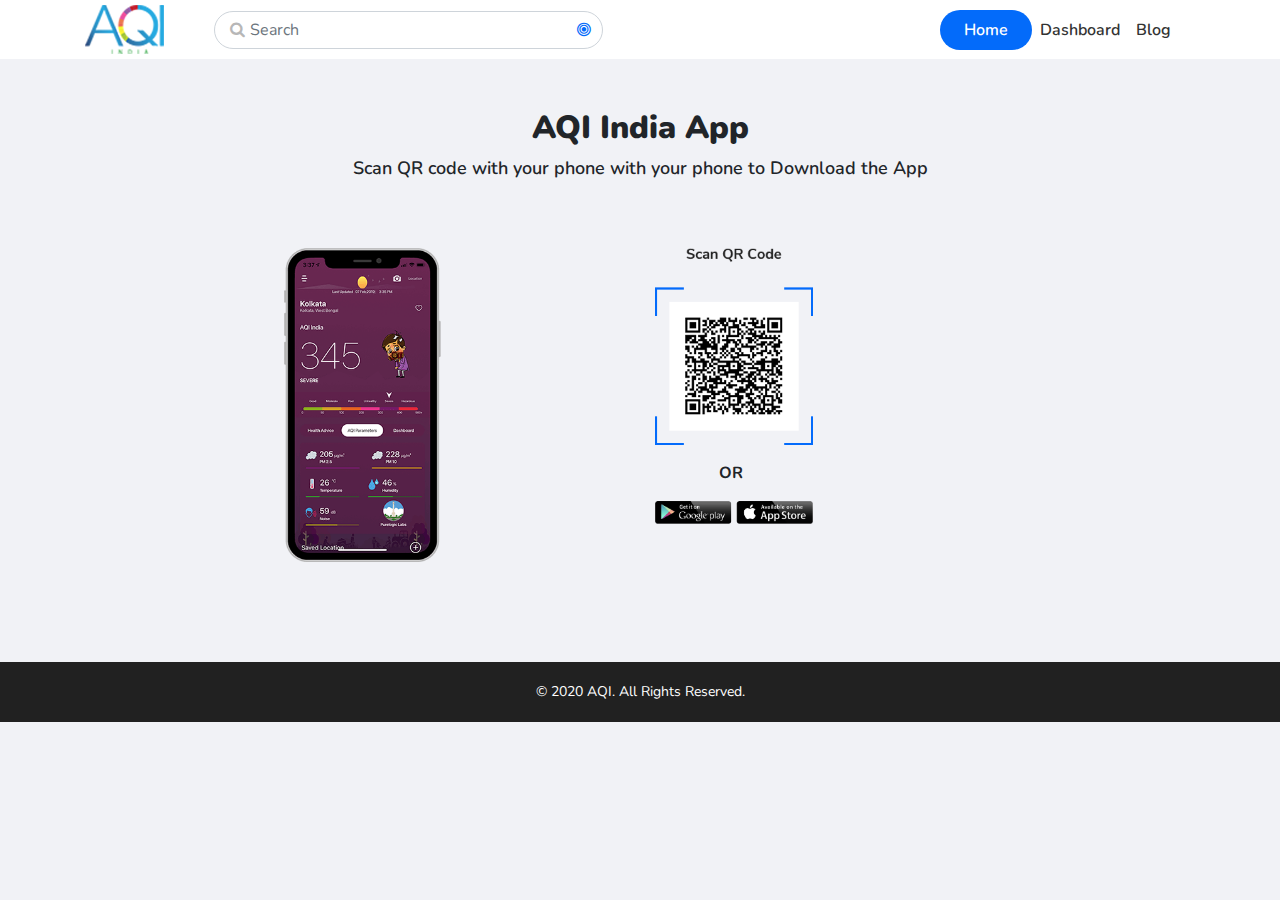
==== aqi-india-app/index.html @ f8f8f1f8 "Started working with aqi value app" ====
<!DOCTYPE html>
<html lang="en">

<head>
  <meta charset="UTF-8">
  <meta name="viewport" content="width=device-width, initial-scale=1.0">
  <link rel="Company favicon" href="favicon.ico" type="image/x-icon">
  <title>PSD to HTML</title>

  <!-- bootstrap css -->
  <link rel="stylesheet" href="https://stackpath.bootstrapcdn.com/bootstrap/4.4.1/css/bootstrap.min.css"
    integrity="sha384-Vkoo8x4CGsO3+Hhxv8T/Q5PaXtkKtu6ug5TOeNV6gBiFeWPGFN9MuhOf23Q9Ifjh" crossorigin="anonymous">
  <link rel="stylesheet" href="https://cdnjs.cloudflare.com/ajax/libs/font-awesome/4.7.0/css/font-awesome.min.css">
  <link rel="stylesheet" href="assets/sass/style.css">
</head>

<body>
  <section id="global" class="pusher">
    <!-- header starts  -->
    <header class="mooc">
      <div class="container">
        <div class="row">
          <div class="col-md-12">
            <div id="nav-wrapper">
              <div class="form-area">
                <h1 id="logo" class="navbar-brand">
                  <a class="" href="#">
                    <img src="assets/images/logo.png" alt="AQI Logo">
                  </a>
                </h1>
                <form class="form-inline my-2 my-lg-0" id="mooc-search">
                  <input class="form-control mr-sm-2" type="search" placeholder="Search" aria-label="Search">
                </form>
              </div>
              <nav class="navbar navbar-expand-lg navbar-light">
                <button class="navbar-toggler" type="button" data-toggle="collapse"
                  data-target="#navbarSupportedContent" aria-controls="navbarSupportedContent" aria-expanded="false"
                  aria-label="Toggle navigation">
                  <span class="navbar-toggler-icon"></span>
                </button>
                <div class="collapse navbar-collapse" id="navbarSupportedContent">
                  <ul class="navbar-nav mr-auto">
                    <li class="nav-item active">
                      <a class="nav-link" href="#">Home <span class="sr-only">(current)</span></a>
                    </li>
                    <li class="nav-item">
                      <a class="nav-link" href="#">Dashboard</a>
                    </li>
                    <li class="nav-item">
                      <a class="nav-link" href="#">Blog</a>
                    </li>
                  </ul>
                </div>
              </nav>
            </div>
          </div>
        </div>
      </div>
    </header>

    <!-- main section -->
    <section class="features-area">
      <div class="container">
        <div class="row">
          <div class="col-md-12">
            <h1 class="title text-center">AQI India App</h1>
            <p class="description text-center">Scan QR code with your phone with your phone to Download the App</p>
          </div>
        </div>

          <div class="row">
            <div class="col-md-6">
            <div class="mobile-wrapper">
            <img src="assets/images/mobile.png" alt="" >
            </div>
            </div>

            <div class="col-md-6">
              <div class="qr-scanner-wrapper">
                <img src="assets/images/qr-code.png" alt="" >
                <p>OR</p>
                <img src="assets/images/store-app.png" alt="" >
                </div>


            </div>            
          </div>

      </div>
    </section>

    <footer>
      <div class="container">
        <div class="row">
          <div class="col-md-12">
            <p class="copyright">© 2020 AQI. All Rights Reserved.</p>
          </div>
        </div>
      </div>
    </footer>

  </section>

  <!-- bootstrap js -->
  <script src="https://ajax.googleapis.com/ajax/libs/jquery/3.4.1/jquery.min.js"></script>
  <script src="https://code.jquery.com/jquery-3.4.1.slim.min.js"
    integrity="sha384-J6qa4849blE2+poT4WnyKhv5vZF5SrPo0iEjwBvKU7imGFAV0wwj1yYfoRSJoZ+n"
    crossorigin="anonymous"></script>
  <script src="https://cdn.jsdelivr.net/npm/popper.js@1.16.0/dist/umd/popper.min.js"
    integrity="sha384-Q6E9RHvbIyZFJoft+2mJbHaEWldlvI9IOYy5n3zV9zzTtmI3UksdQRVvoxMfooAo"
    crossorigin="anonymous"></script>
  <script src="https://stackpath.bootstrapcdn.com/bootstrap/4.4.1/js/bootstrap.min.js"
    integrity="sha384-wfSDF2E50Y2D1uUdj0O3uMBJnjuUD4Ih7YwaYd1iqfktj0Uod8GCExl3Og8ifwB6"
    crossorigin="anonymous"></script>
</body>

</html>
---- aqi-india-app/assets/sass/style.css ----
@import url("https://fonts.googleapis.com/css?family=Roboto:400,500,700&display=swap");
@import url("https://fonts.googleapis.com/css?family=Nunito+Sans|Nunito:400,600,700&display=swap");
* {
  margin: 0;
  padding: 0;
  border: 0;
  -webkit-box-sizing: border-box;
          box-sizing: border-box;
}

body {
  margin: 0;
  padding: 0;
  overflow-x: hidden;
  font-family: "Nunito", sans-serif;
  background-color: #F1F2F6;
}

header {
  background-color: #fff;
}

header div#nav-wrapper {
  display: -webkit-box;
  display: -ms-flexbox;
  display: flex;
  -webkit-box-orient: horizontal;
  -webkit-box-direction: normal;
      -ms-flex-direction: row;
          flex-direction: row;
  -ms-flex-wrap: nowrap;
      flex-wrap: nowrap;
  -webkit-box-pack: justify;
      -ms-flex-pack: justify;
          justify-content: space-between;
}

header div#nav-wrapper .form-area {
  -ms-flex-preferred-size: 1;
      flex-basis: 1;
  width: 70%;
}

header div#nav-wrapper .form-area h1#logo {
  margin-bottom: 0;
}

header div#nav-wrapper form {
  display: inline-block;
}

footer {
  background: #212121;
  height: 60px;
  display: -webkit-box;
  display: -ms-flexbox;
  display: flex;
  -webkit-box-orient: horizontal;
  -webkit-box-direction: normal;
      -ms-flex-direction: row;
          flex-direction: row;
  -ms-flex-wrap: nowrap;
      flex-wrap: nowrap;
  -webkit-box-align: center;
      -ms-flex-align: center;
          align-items: center;
  text-align: center;
}

footer p {
  color: #fff;
  margin: 0;
  font-size: 14px;
}

@media (min-width: 768px) {
  .form-area form#mooc-search {
    width: 50% !important;
    position: relative;
    margin-left: 30px;
  }
  .form-area form#mooc-search::after {
    content: "\f140";
    font-family: "fontAwesome";
    position: absolute;
    right: 12px;
    top: 6px;
    font-size: 1rem;
    color: #036BFA;
  }
  .form-area form#mooc-search::before {
    content: "\f002";
    position: absolute;
    left: 16px;
    top: 6px;
    font-family: "fontAwesome";
    font-size: 1rem;
    color: #b7b7b7;
  }
  .form-area form#mooc-search input.form-control {
    width: 100% !important;
    border-radius: 25px;
    padding: 0 35px;
  }
  .form-area form#mooc-search input.form-control:focus {
    -webkit-box-shadow: none;
            box-shadow: none;
  }
}

@media (min-width: 992px) {
  nav li.nav-item.active {
    background: #036BFA;
    border-radius: 25px;
    padding: 0px 16px;
  }
  nav li.nav-item.active a {
    color: #fff !important;
  }
  nav li.nav-item a {
    font-weight: 600;
    color: #333 !important;
  }
}

.features-area {
  padding: 50px 0;
}

.features-area h1.title {
  font-size: 32px;
  font-weight: 900;
}

.features-area p.description {
  font-size: 18px;
  font-weight: 600;
}

.features-area .row:nth-child(2) {
  margin: 50px 0;
}

.features-area .qr-scanner-wrapper {
  display: -webkit-box;
  display: -ms-flexbox;
  display: flex;
  -webkit-box-orient: vertical;
  -webkit-box-direction: normal;
      -ms-flex-flow: column nowrap;
          flex-flow: column nowrap;
  -webkit-box-align: start;
      -ms-flex-align: start;
          align-items: flex-start;
}

.features-area .qr-scanner-wrapper p {
  text-align: center;
  font-weight: 700;
  margin-top: 1rem;
  margin: 1rem 4rem;
}

.features-area img {
  width: 30%;
}

.features-area .mobile-wrapper {
  display: -webkit-box;
  display: -ms-flexbox;
  display: flex;
  -webkit-box-pack: center;
      -ms-flex-pack: center;
          justify-content: center;
  -webkit-box-align: center;
      -ms-flex-align: center;
          align-items: center;
}

@media (max-width: 1024px) and (min-width: 768px) {
  section.features-area .col-md-2 {
    min-width: 33.33%;
  }
}

@media (max-width: 500px) {
  form#mooc-search {
    display: none !important;
  }
}

@media (max-width: 768px) {
  h1.title.text-center {
    font-size: 2rem;
  }
  p.description.text-center {
    font-size: 1rem;
  }
}
/*# sourceMappingURL=style.css.map */
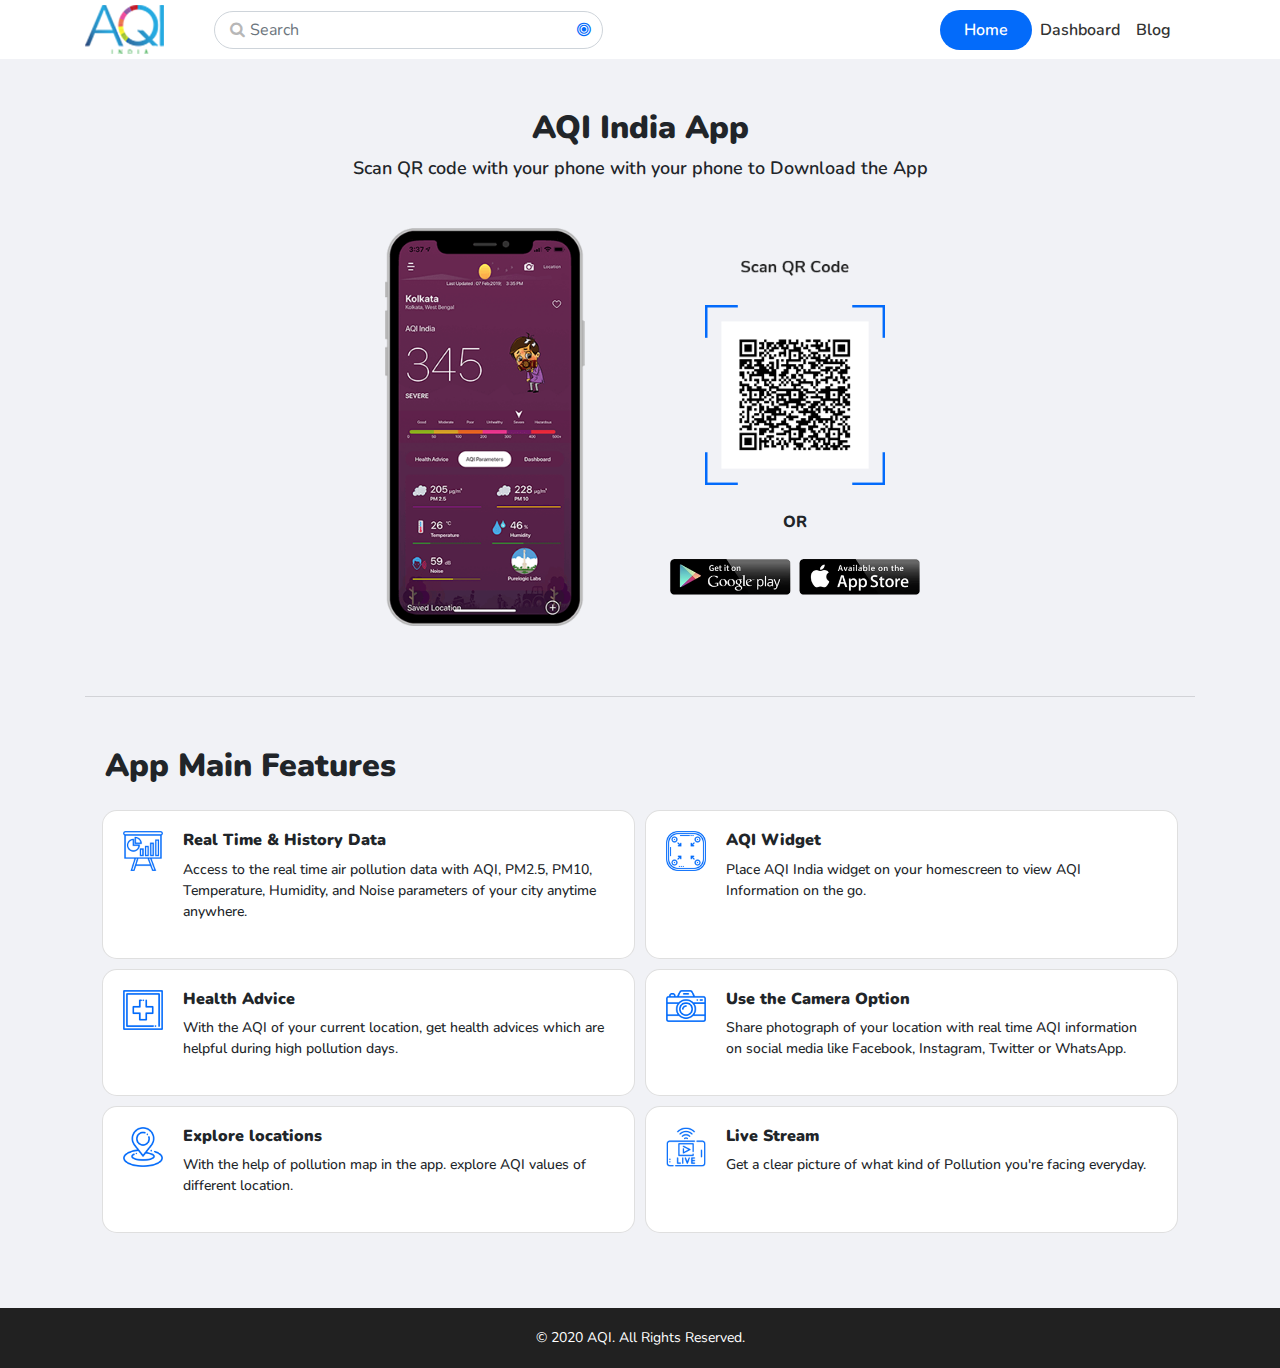
==== commit 60ebf4ff: "AQI India App PSD converted." ====
--- a/aqi-india-app/index.html
+++ b/aqi-india-app/index.html
@@ -68,24 +68,105 @@
           </div>
         </div>
 
-          <div class="row">
-            <div class="col-md-6">
-            <div class="mobile-wrapper">
-            <img src="assets/images/mobile.png" alt="" >
-            </div>
+        <div class="row" id="qrscanner">
+          <div class="col-md-12">
+            <div id="qr-wrapper">
+              <div class="mobile-wrapper">
+                <img src="assets/images/mobile.png" alt="">
+              </div>
+              <div class="qr-scanner-wrapper">
+                <img src="assets/images/qr-code.png" alt="">
+                <p>OR</p>
+                <img src="assets/images/store-app.png" alt="">
+              </div>
             </div>
 
-            <div class="col-md-6">
-              <div class="qr-scanner-wrapper">
-                <img src="assets/images/qr-code.png" alt="" >
-                <p>OR</p>
-                <img src="assets/images/store-app.png" alt="" >
+          </div>
+        </div>
+
+        <div class="row">
+          <div class="col-md-12" id="main-features">
+            <h1 class="title">App Main Features</h1>
+
+            <div class="cards-wrapper">
+              <div class="card">
+                <div id="icon-box">
+                  <img src="assets/images/icon1.png" alt="">
+                </div>
+                <div id="icon-description">
+                  <h6 class="subtitle"> Real Time & History Data</h6>
+                  <p class="description">
+                    Access to the real time air pollution data with AQI,
+                    PM2.5, PM10, Temperature, Humidity, and Noise parameters of your city anytime anywhere.
+                  </p>
                 </div>
 
+              </div>
+              <div class="card">
+                <div id="icon-box">
+                  <img src="assets/images/icon2.png" alt="">
+                </div>
+                <div id="icon-description">
+                  <h6 class="subtitle">AQI Widget</h6>
+                  <p class="description">
+                    Place AQI India widget on your homescreen to view AQI Information on the go.
+                  </p>
+                </div>
 
-            </div>            
+              </div>
+              <div class="card">
+                <div id="icon-box">
+                  <img src="assets/images/icon3.png" alt="">
+                </div>
+                <div id="icon-description">
+                  <h6 class="subtitle">Health Advice</h6>
+                  <p class="description">
+                    With the AQI of your current location, get health advices which are helpful during high pollution
+                    days.
+                  </p>
+                </div>
+
+              </div>
+              <div class="card">
+                <div id="icon-box">
+                  <img src="assets/images/icon4.png" alt="">
+                </div>
+                <div id="icon-description">
+                  <h6 class="subtitle">Use the Camera Option</h6>
+                  <p class="description">
+                    Share photograph of your location with real time AQI information on social media
+                    like Facebook, Instagram, Twitter or WhatsApp.
+                  </p>
+                </div>
+
+              </div>
+              <div class="card">
+                <div id="icon-box">
+                  <img src="assets/images/icon5.png" alt="">
+                </div>
+                <div id="icon-description">
+                  <h6 class="subtitle">Explore locations</h6>
+                  <p class="description">
+                    With the help of pollution map in the app. explore AQI values of different location.
+                  </p>
+                </div>
+
+              </div>
+              <div class="card">
+                <div id="icon-box">
+                  <img src="assets/images/icon6.png" alt="">
+                </div>
+                <div id="icon-description">
+                  <h6 class="subtitle">Live Stream</h6>
+                  <p class="description">
+                    Get a clear picture of what kind of Pollution you're facing everyday.
+                  </p>
+                </div>
+
+              </div>
+            </div>
           </div>
-
+        </div>
       </div>
     </section>
 
--- a/aqi-india-app/assets/sass/style.css
+++ b/aqi-india-app/assets/sass/style.css
@@ -138,37 +138,47 @@
 }
 
 .features-area .row:nth-child(2) {
-  margin: 50px 0;
-}
-
-.features-area .qr-scanner-wrapper {
+  margin: 10px 0;
+}
+
+.features-area div#qrscanner {
+  padding-bottom: 50px;
+  border-bottom: 1px solid #00000020;
+  margin-bottom: 50px;
+}
+
+.features-area div#qr-wrapper {
+  display: -webkit-box;
+  display: -ms-flexbox;
+  display: flex;
+  -webkit-box-orient: horizontal;
+  -webkit-box-direction: normal;
+      -ms-flex-flow: row wrap;
+          flex-flow: row wrap;
+  -webkit-box-pack: center;
+      -ms-flex-pack: center;
+          justify-content: center;
+  -ms-flex-line-pack: center;
+      align-content: center;
+}
+
+.features-area div#qr-wrapper div {
+  margin: 20px 30px;
+  text-align: center;
+}
+
+.features-area div#qr-wrapper .mobile-wrapper img {
+  width: 80%;
+}
+
+.features-area div#qr-wrapper .qr-scanner-wrapper {
   display: -webkit-box;
   display: -ms-flexbox;
   display: flex;
   -webkit-box-orient: vertical;
   -webkit-box-direction: normal;
-      -ms-flex-flow: column nowrap;
-          flex-flow: column nowrap;
-  -webkit-box-align: start;
-      -ms-flex-align: start;
-          align-items: flex-start;
-}
-
-.features-area .qr-scanner-wrapper p {
-  text-align: center;
-  font-weight: 700;
-  margin-top: 1rem;
-  margin: 1rem 4rem;
-}
-
-.features-area img {
-  width: 30%;
-}
-
-.features-area .mobile-wrapper {
-  display: -webkit-box;
-  display: -ms-flexbox;
-  display: flex;
+      -ms-flex-flow: column wrap;
+          flex-flow: column wrap;
   -webkit-box-pack: center;
       -ms-flex-pack: center;
           justify-content: center;
@@ -177,6 +187,71 @@
           align-items: center;
 }
 
+.features-area div#qr-wrapper .qr-scanner-wrapper img {
+  width: 180px;
+}
+
+.features-area div#qr-wrapper .qr-scanner-wrapper img:last-child {
+  width: 250px !important;
+}
+
+.features-area div#qr-wrapper .qr-scanner-wrapper p {
+  margin: 25px 0;
+  font-weight: 800;
+}
+
+.features-area div#main-features h1.title {
+  margin: 0 20px;
+}
+
+.features-area div#main-features .cards-wrapper {
+  display: -webkit-box;
+  display: -ms-flexbox;
+  display: flex;
+  -webkit-box-orient: horizontal;
+  -webkit-box-direction: normal;
+      -ms-flex-flow: row wrap;
+          flex-flow: row wrap;
+  -webkit-box-pack: center;
+      -ms-flex-pack: center;
+          justify-content: center;
+  margin: 20px 0;
+}
+
+.features-area div#main-features .cards-wrapper .card {
+  display: -webkit-box;
+  display: -ms-flexbox;
+  display: flex;
+  -webkit-box-orient: horizontal;
+  -webkit-box-direction: normal;
+      -ms-flex-flow: row nowrap;
+          flex-flow: row nowrap;
+  border-radius: 15px;
+  -ms-flex-preferred-size: 1;
+      flex-basis: 1;
+  width: 48%;
+  margin: 5px;
+  padding: 20px;
+}
+
+.features-area div#main-features .cards-wrapper div#icon-box img {
+  width: 40px;
+}
+
+.features-area div#main-features .cards-wrapper div#icon-description {
+  padding-left: 20px;
+}
+
+.features-area div#main-features .cards-wrapper div#icon-description h6.subtitle {
+  font-weight: 900;
+  font-size: 16px;
+}
+
+.features-area div#main-features .cards-wrapper div#icon-description p.description {
+  font-weight: 500;
+  font-size: 14px;
+}
+
 @media (max-width: 1024px) and (min-width: 768px) {
   section.features-area .col-md-2 {
     min-width: 33.33%;
@@ -190,11 +265,20 @@
 }
 
 @media (max-width: 768px) {
-  h1.title.text-center {
+  h1.title {
     font-size: 2rem;
   }
   p.description.text-center {
     font-size: 1rem;
   }
+  .card {
+    -ms-flex-preferred-size: 1;
+        flex-basis: 1;
+    min-width: 100%;
+  }
+  div#main-features h1 {
+    font-size: 1.8rem;
+    margin: 0 !important;
+  }
 }
 /*# sourceMappingURL=style.css.map */